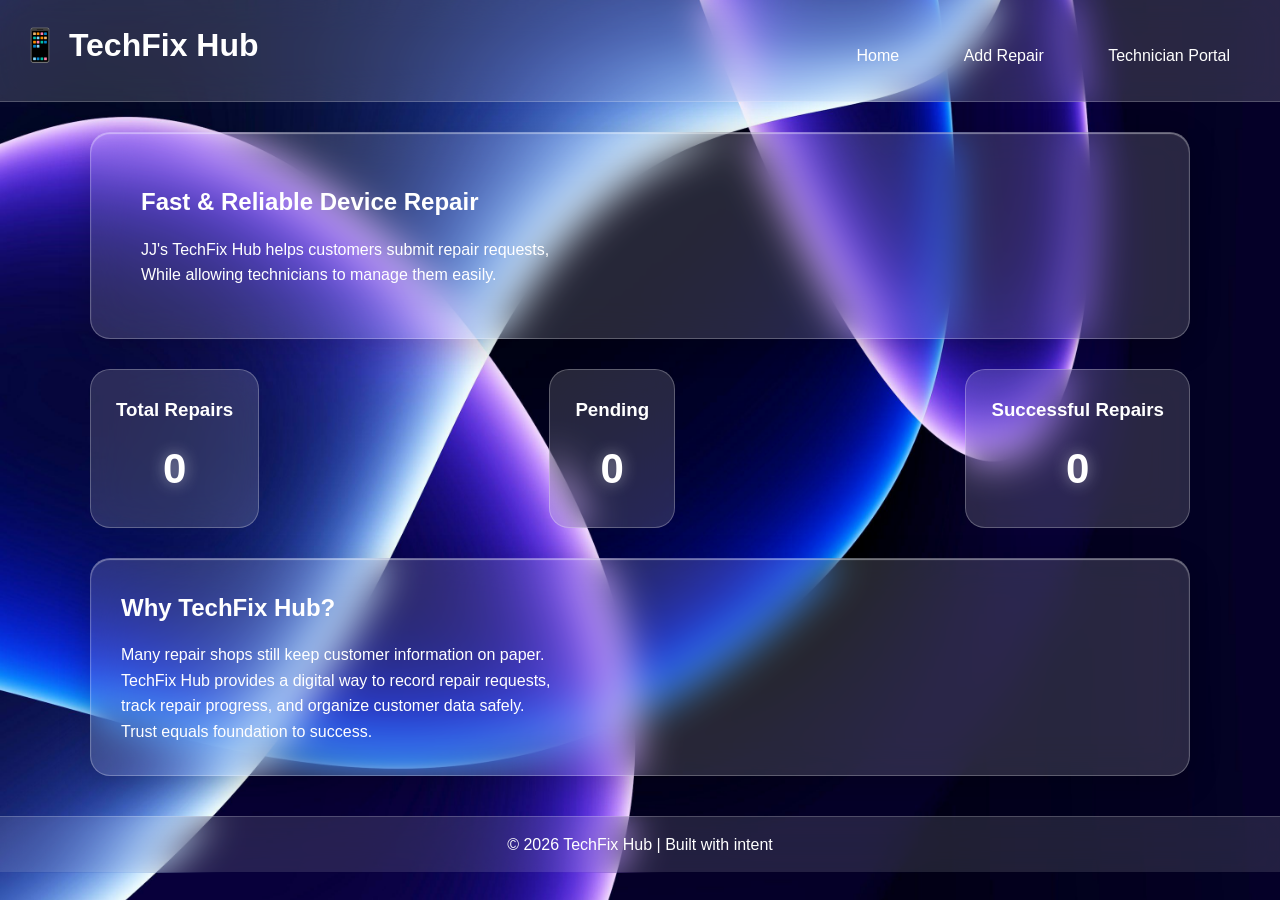
==== index.html @ 7a58e270 "WIP: Fix complete card to succsessful repairs" ====
<!DOCTYPE html>
<html lang="en">
<head>
    <meta charset="UTF-8">
    <meta name="viewport" content="width=device-width, initial-scale=1.0">
    <title>TechFix Hub | Home</title>
    <link rel="stylesheet" href="./styles.css">
</head>
<body>
    <header>

        <h1>📱 TechFix Hub</h1>

        <nav>

            <a href="index.html">Home</a>

            <a href="repair.html">Add Repair</a>

            <a href="technician.html">Technician Portal</a>

        </nav>

    </header>

    <main>

        <section class="hero">

            <h2>Fast & Reliable Device Repair</h2>

            <p>
                JJ's TechFix Hub helps customers submit repair requests, <br>
                While allowing technicians to manage them easily.
            </p>

        </section>

        <section class="stats">

            <div class="card">

                <h3>Total Repairs</h3>

                <p id="totalRepairs">0</p>

            </div>

            <div class="card">

                <h3>Pending</h3>

                <p id="pendingRepairs">0</p>
                
            </div>

            <div class="card">

                <h3>Successful Repairs</h3>

                <p id="completedRepairs">0</p>

            </div>

        </section>

        <section class="about">

            <h2>Why TechFix Hub?</h2>

            <p>

                Many repair shops still keep customer information on paper. <br>

                TechFix Hub provides a digital way to record repair requests, <br>

                track repair progress, and organize customer data safely. <br>

                Trust equals foundation to success.

            </p>

        </section>

    </main>

    <footer>

        <p>
            © 2026 TechFix Hub | Built with intent
        </p>

    </footer>

    <script src="./home.js"></script>

</body>
</html>
---- styles.css ----
* {
    margin: 0;
    padding: 0;
    box-sizing: border-box;
}

body {
    font-family: Arial, Helvetica, sans-serif;
    color: whitesmoke;
    line-height: 1.6;
    background-image: url("./tek3.jpg");
    background-size: cover;
    background-position: center;
    background-repeat: no-repeat;
    background-attachment: fixed;
    min-height: 100vh;
}

header {
    background: rgba(255,255,255,0.15);
    backdrop-filter: blur(18px);
    -webkit-backdrop-filter: blur(18px);
    border-bottom:1px solid rgba(255,255,255,0.2);
    color:white;
    display: flex;
    justify-content: space-between;
    align-items: center;
    flex-wrap: wrap;
    padding:20px;
}

header h1 {
    margin-bottom: 10px;
}

nav {
    margin-top: 10px;
}

nav a {
    color:white;
    text-decoration:none;
    margin:0 12px;
    padding:10px 18px;
    border-radius:50px;
    transition:.3s;
}

nav a:hover {
    background:rgba(255,255,255,.2);
}

main {
    width: 90%;
    max-width: 1100px;
    margin: 30px auto;
}

.hero {
    background:rgba(255,255,255,.15);
    backdrop-filter:blur(20px);
    -webkit-backdrop-filter:blur(20px);
    border:1px solid rgba(255,255,255,.25);
    border-radius:20px;
    padding:50px;
    color:white;
    box-shadow:
    0 8px 32px rgba(0,0,0,.2),
    inset 0 1px 1px rgba(255,255,255,.4);
}

.hero h2 {
    margin-bottom: 15px;
    color:white;
}

.stats {
    display: flex;
    gap: 20px;
    justify-content: space-between;
    margin-bottom: 30px;
    margin-top: 30px;
}

.card {
    background:rgba(255,255,255,0.15);
    backdrop-filter:blur(20px);
    -webkit-backdrop-filter:blur(20px);
    border:1px solid rgba(255,255,255,0.25);
    border-radius:20px;
    box-shadow:
    0 8px 32px rgba(0,0,0,.2)
    inset 0 1px 1px rgba(255,255,255,.4);
    color:white;
    padding:25px;
    text-align:center;
    transition:.4s;
}

.card:hover{
    transform:translateY(-10px);
    box-shadow:
    0 20px 40px rgba(0,0,0,.3),
    inset 0 1px 1px rgba(255,255,255,.5);
}

.card h3 {
    margin-bottom: 10px;
}

.card p {
   font-size:42px;
   font-weight:bold;
   text-shadow:0 0 15px rgba(255,255,255,.5);
}

.about {
    background:rgba(255,255,255,.15);
    backdrop-filter:blur(20px);
    border-radius:20px;
    border:1px solid rgba(255,255,255,.25);
    color:white;
    padding:30px;
    box-shadow:
    0 8px 32px rgba(0,0,0,.2),
    inset 0 1px 1px rgba(255,255,255,.4);
}

.about h2 {
    margin-bottom: 15px;
    color:white;
}

.form-container {
    background:rgba(255,255,255,.15);
    backdrop-filter:blur(20px);
    border-radius:20px;
    border:1px solid rgba(255,255,255,.25);
    color:white;
    padding:35px;
    box-shadow:
    0 8px 32px rgba(0,0,0,.2),
    inset 0 1px 1px rgba(255,255,255,.4);
}

.form-container h2 {
    text-align: center;
    margin-bottom: 20px;
    color:white;
}

form {
    display: flex;
    flex-direction: column;
}

label {
    margin-top: 15px;
    font-weight: bold;
}

input,
select,
textarea {
    background:rgba(255,255,255,.2);
    color:white;
    border:1px solid rgba(255,255,255,.3);
    border-radius:15px;
    padding:14px;
    outline:none;
}

input::placeholder,
textarea::placeholder{

    color:rgba(255,255,255,.8);

}

textarea {
    resize: vertical;
}

.buttons {
    margin-top: 25px;
    display: flex;
    gap: 15px;
}

button {
    cursor:pointer;
    background:rgba(255,255,255,.18);
    backdrop-filter:blur(25px);
    border:1px solid rgba(255,255,255,.2);
    padding:15px;
    border-radius:50px;
    transition:.4s;
    box-shadow:0 10px 25px rgba(0,0,0,.25);
}

button:hover {
    transform:translateY(-4px)scale(1.03);
    background:white;
    color:#1e3c72;
}

button[type="reset"] {
    background: #dc3545;
}

button[type="reset"]:hover {
    background: #bb2d3b;
}

.dashboard {
    background:rgba(255,255,255,.15);
    backdrop-filter:blur(20px);
    border-radius:20px;
    border:1px solid rgba(255,255,255,.25);
    color:rgb(250, 250, 250);
    padding:35px;
    box-shadow:
    0 8px 32px rgba(0,0,0,.2),
    inset 0 1px 1px rgba(255,255,255,.4);
}

.dashboard h2 {
    text-align: center;
    margin-bottom: 10px;
    color:rgb(247, 244, 244);
}

.dashboard p {
    text-align: center;
    margin-bottom: 20px;
}


table {
    width: 100%;
    border-collapse: collapse;
    background:rgba(255,255,255,.12);
    backdrop-filter:blur(20px);
    border-radius:20px;
    overflow:hidden;
}

table th {
    background:rgba(255,255,255,.2);
    color: white;
    padding: 12px;
}

table td {
    border: 1px solid #ddd;
    padding: 10px;
    text-align: center;
    background:transparent;
    color:white;
}

table tr:nth-child(even) {
    background: #f2f2f2;
}

table tr:hover {
    background: #516b86;
}

footer {
    text-align: center;
    background:rgba(255,255,255,.12);
    backdrop-filter:blur(20px);
    border-top:1px solid rgba(255,255,255,.2);
    color: white;
    padding: 15px;
    margin-top: 40px;
}

@media (max-width: 768px) {

    .stats {
        flex-direction: column;
    }

    .buttons {
        flex-direction: column;
    }

    table {
        display: block;
        overflow-x: auto;
    }

}

.hero,
.card,
.about,
.form-container,
.dashboard{

transition:

transform .4s ease,

box-shadow .4s ease;

}

.hero:hover,
.about:hover,
.form-container:hover,
.dashboard:hover{

transform:translateY(-6px);

box-shadow:

0 20px 45px rgba(0,0,0,.3),

inset 0 1px 1px rgba(255,255,255,.4);

}

@keyframes fadeIn{

from{

opacity:0;

transform:translateY(20px);

}

to{

opacity:1;

transform:translateY(0);

}

}

main{

animation:fadeIn .7s ease;

}
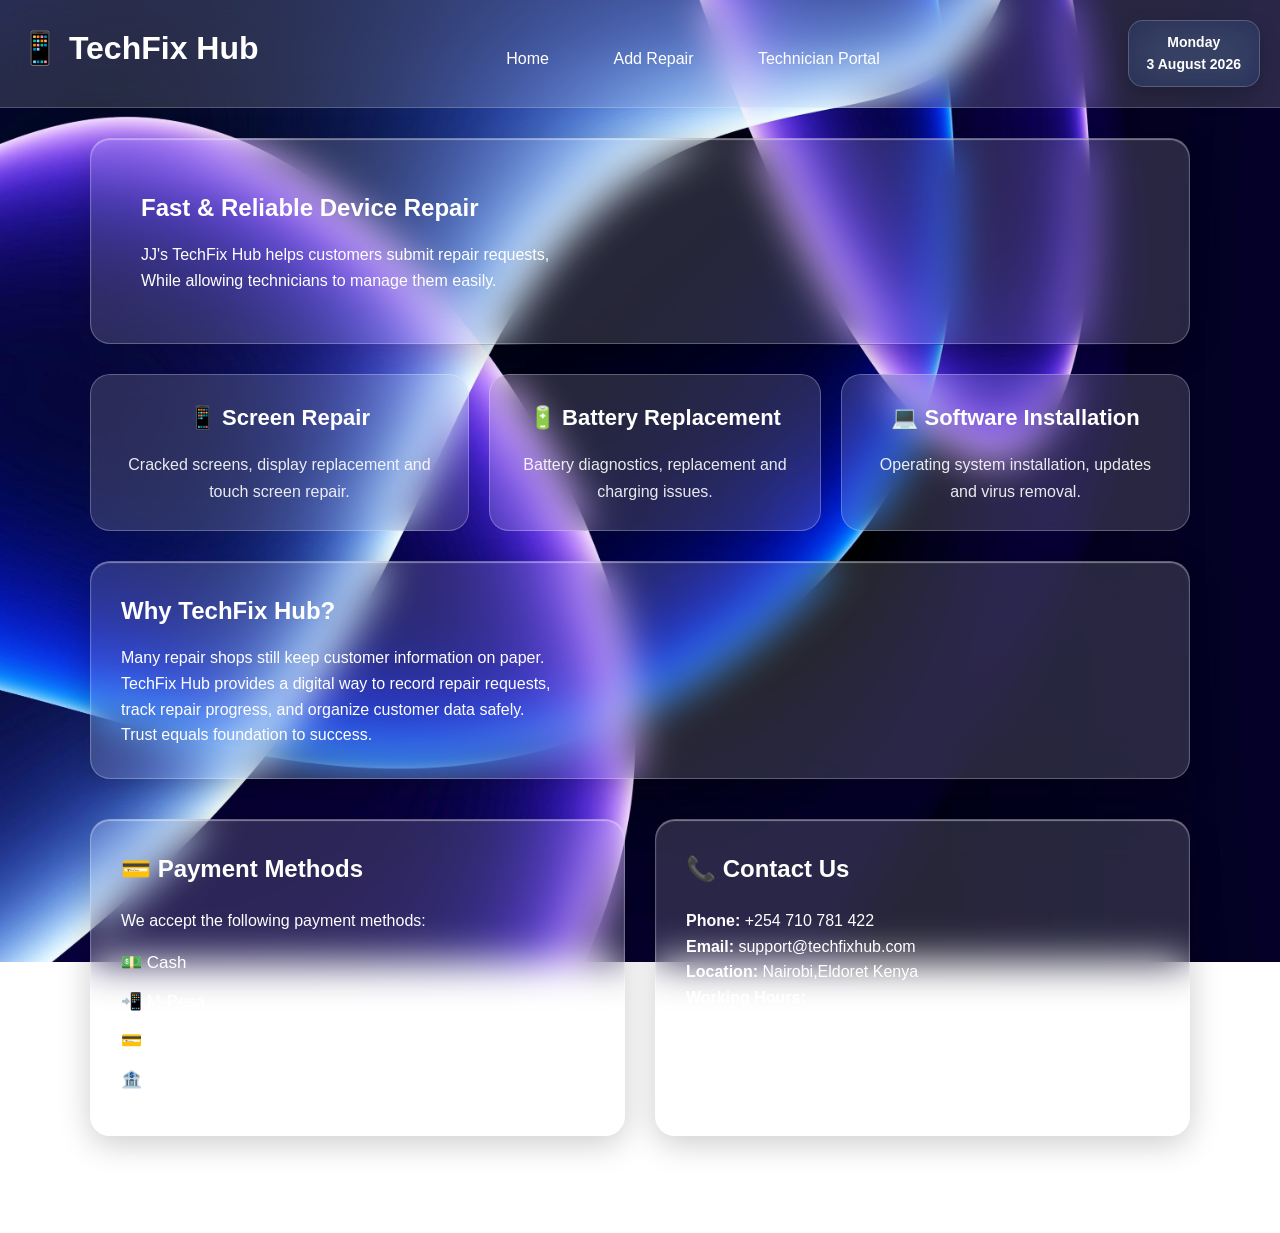
==== commit 4de3488a: "Add payment methods to index.html" ====
--- a/index.html
+++ b/index.html
@@ -21,6 +21,14 @@
 
         </nav>
 
+        <div id="clock">
+
+        Monday<br>
+
+        3 August 2026
+        
+    </div>
+
     </header>
 
     <main>
@@ -38,31 +46,31 @@
 
         <section class="stats">
 
-            <div class="card">
+    <div class="card">
 
-                <h3>Total Repairs</h3>
+        <h3>📱 Screen Repair</h3>
 
-                <p id="totalRepairs">0</p>
+        <p>Cracked screens, display replacement and touch screen repair.</p>
 
-            </div>
+    </div>
 
-            <div class="card">
+    <div class="card">
 
-                <h3>Pending</h3>
+        <h3>🔋 Battery Replacement</h3>
 
-                <p id="pendingRepairs">0</p>
-                
-            </div>
+        <p>Battery diagnostics, replacement and charging issues.</p>
 
-            <div class="card">
+    </div>
 
-                <h3>Successful Repairs</h3>
+    <div class="card">
 
-                <p id="completedRepairs">0</p>
+        <h3>💻 Software Installation</h3>
 
-            </div>
+        <p>Operating system installation, updates and virus removal.</p>
 
-        </section>
+    </div>
+
+</section>
 
         <section class="about">
 
@@ -82,6 +90,45 @@
 
         </section>
 
+        <section class="info-section">
+
+    <div class="info-card">
+
+        <h2>💳 Payment Methods</h2>
+
+        <p>
+            We accept the following payment methods:
+        </p>
+
+        <ul>
+            <li>💵 Cash</li>
+            <li>📲 M-Pesa</li>
+            <li>💳 Debit/Credit Cards</li>
+            <li>🏦 Bank Transfer</li>
+        </ul>
+
+    </div>
+
+    <div class="info-card">
+
+        <h2>📞 Contact Us</h2>
+
+        <p><strong>Phone:</strong> +254 710 781 422</p>
+
+        <p><strong>Email:</strong> support@techfixhub.com</p>
+
+        <p><strong>Location:</strong> Nairobi,Eldoret Kenya</p>
+
+        <p><strong>Working Hours:</strong></p>
+
+        <p>Monday - Friday</p>
+
+        <p>8:00 AM - 5:00 PM</p>
+
+    </div>
+
+</section>
+
     </main>
 
     <footer>
--- a/styles.css
+++ b/styles.css
@@ -50,6 +50,22 @@
     background:rgba(255,255,255,.2);
 }
 
+#clock{
+
+    background:rgba(30,60,114,.35);
+    backdrop-filter:blur(20px);
+    -webkit-backdrop-filter:blur(20px);
+    border:1px solid rgba(255,255,255,.2);
+    border-radius:15px;
+    padding:10px 18px;
+    text-align:center;
+    color:white;
+    font-size:14px;
+    font-weight:bold;
+    box-shadow:0 8px 20px rgba(0,0,0,.2);
+
+}
+
 main {
     width: 90%;
     max-width: 1100px;
@@ -105,13 +121,22 @@
 }
 
 .card h3 {
-    margin-bottom: 10px;
-}
-
-.card p {
-   font-size:42px;
-   font-weight:bold;
-   text-shadow:0 0 15px rgba(255,255,255,.5);
+    margin-bottom:15px;
+    font-size:22px;
+}
+
+.card:hover h3{
+    transform:scale(1.05);
+    transition:.3s;
+}
+
+.card p{
+    font-size:16px;
+    font-weight:normal;
+    line-height:1.7;
+    color:rgba(255,255,255,.9);
+    text-shadow:none;
+    margin-top:12px;
 }
 
 .about {
@@ -130,6 +155,80 @@
     margin-bottom: 15px;
     color:white;
 }
+
+.info-section{
+
+    display:flex;
+
+    gap:30px;
+
+    margin-top:40px;
+
+    flex-wrap:wrap;
+
+}
+
+.info-card{
+
+    flex:1;
+
+    min-width:300px;
+
+    background:rgba(255,255,255,.15);
+
+    backdrop-filter:blur(20px);
+
+    -webkit-backdrop-filter:blur(20px);
+
+    border:1px solid rgba(255,255,255,.25);
+
+    border-radius:20px;
+
+    padding:30px;
+
+    color:white;
+
+    box-shadow:
+    0 8px 32px rgba(0,0,0,.2),
+    inset 0 1px 1px rgba(255,255,255,.4);
+
+    transition:.4s;
+
+}
+
+.info-card:hover{
+
+    transform:translateY(-8px);
+
+    box-shadow:
+    0 18px 40px rgba(0,0,0,.3),
+    inset 0 1px 1px rgba(255,255,255,.5);
+
+}
+
+.info-card h2{
+
+    margin-bottom:20px;
+
+}
+
+.info-card ul{
+
+    list-style:none;
+
+    margin-top:15px;
+
+}
+
+.info-card li{
+
+    margin-bottom:12px;
+
+    font-size:17px;
+
+}
+
+
 
 .form-container {
     background:rgba(255,255,255,.15);
@@ -160,19 +259,36 @@
 }
 
 input,
-select,
 textarea {
-    background:rgba(255,255,255,.2);
-    color:white;
-    border:1px solid rgba(255,255,255,.3);
-    border-radius:15px;
-    padding:14px;
-    outline:none;
+    background: rgba(255,255,255,.2);
+    color: white;
+    border: 1px solid rgba(255,255,255,.3);
+    border-radius: 15px;
+    padding: 14px;
+    outline: none;
+}
+
+select {
+
+    background-color: rgba(15, 23, 42, 0.55);
+    color: white;
+    backdrop-filter: blur(20px);
+    -webkit-backdrop-filter: blur(20px);
+    border: 1px solid rgba(255,255,255,.3);
+    border-radius: 15px;
+    padding: 14px;
+     outline: none;
+    cursor: pointer;
+    transition: all 0.3s ease;
+}
+
+select option {
+    background-color: #577eff;
+    color: white;
 }
 
 input::placeholder,
 textarea::placeholder{
-
     color:rgba(255,255,255,.8);
 
 }
@@ -279,6 +395,20 @@
 
 @media (max-width: 768px) {
 
+    header{
+
+        flex-direction:column;
+        gap:20px;
+        text-align:center;
+
+    }
+
+    .info-section{
+
+    flex-direction:column;
+
+}
+
     .stats {
         flex-direction: column;
     }
@@ -347,4 +477,4 @@
 
 animation:fadeIn .7s ease;
 
-}+}
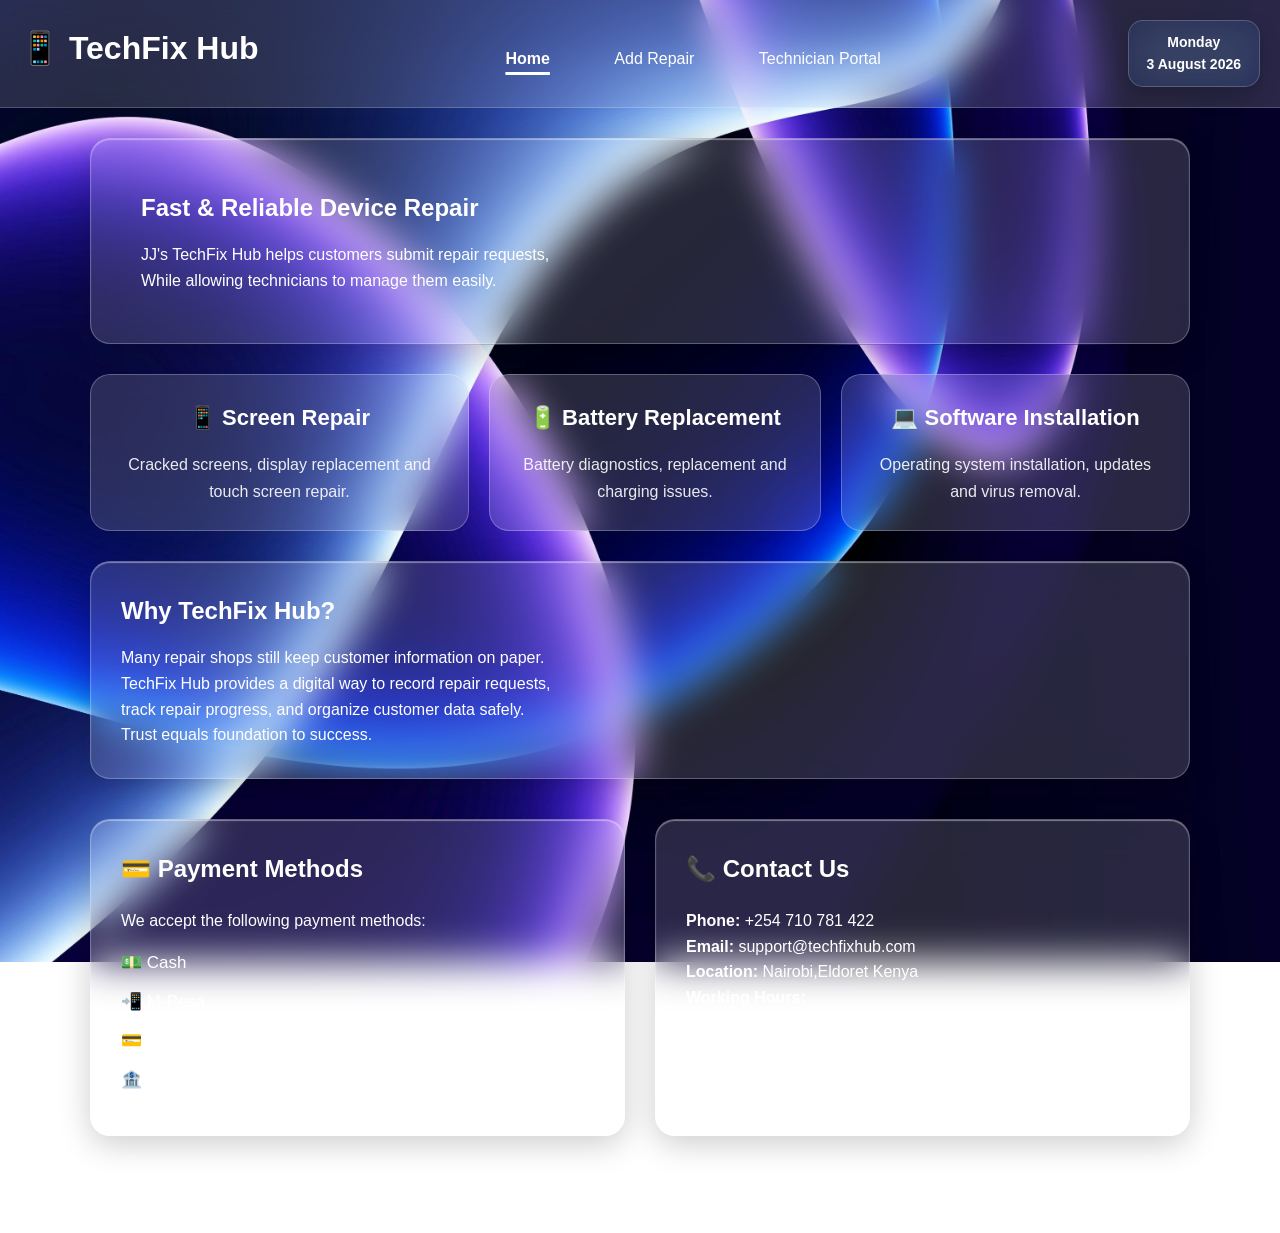
==== commit c24ef9ae: "Add underline to home nav and styling" ====
--- a/index.html
+++ b/index.html
@@ -13,7 +13,7 @@
 
         <nav>
 
-            <a href="index.html">Home</a>
+            <a href="index.html" class="active">Home</a>
 
             <a href="repair.html">Add Repair</a>
 
--- a/styles.css
+++ b/styles.css
@@ -46,6 +46,20 @@
     transition:.3s;
 }
 
+nav a.active{
+
+    text-decoration: underline;
+
+    text-decoration-thickness: 3px;
+
+    text-underline-offset: 8px;
+
+    color: #ffffff;
+
+    font-weight: bold;
+
+}
+
 nav a:hover {
     background:rgba(255,255,255,.2);
 }
@@ -65,6 +79,7 @@
     box-shadow:0 8px 20px rgba(0,0,0,.2);
 
 }
+
 
 main {
     width: 90%;
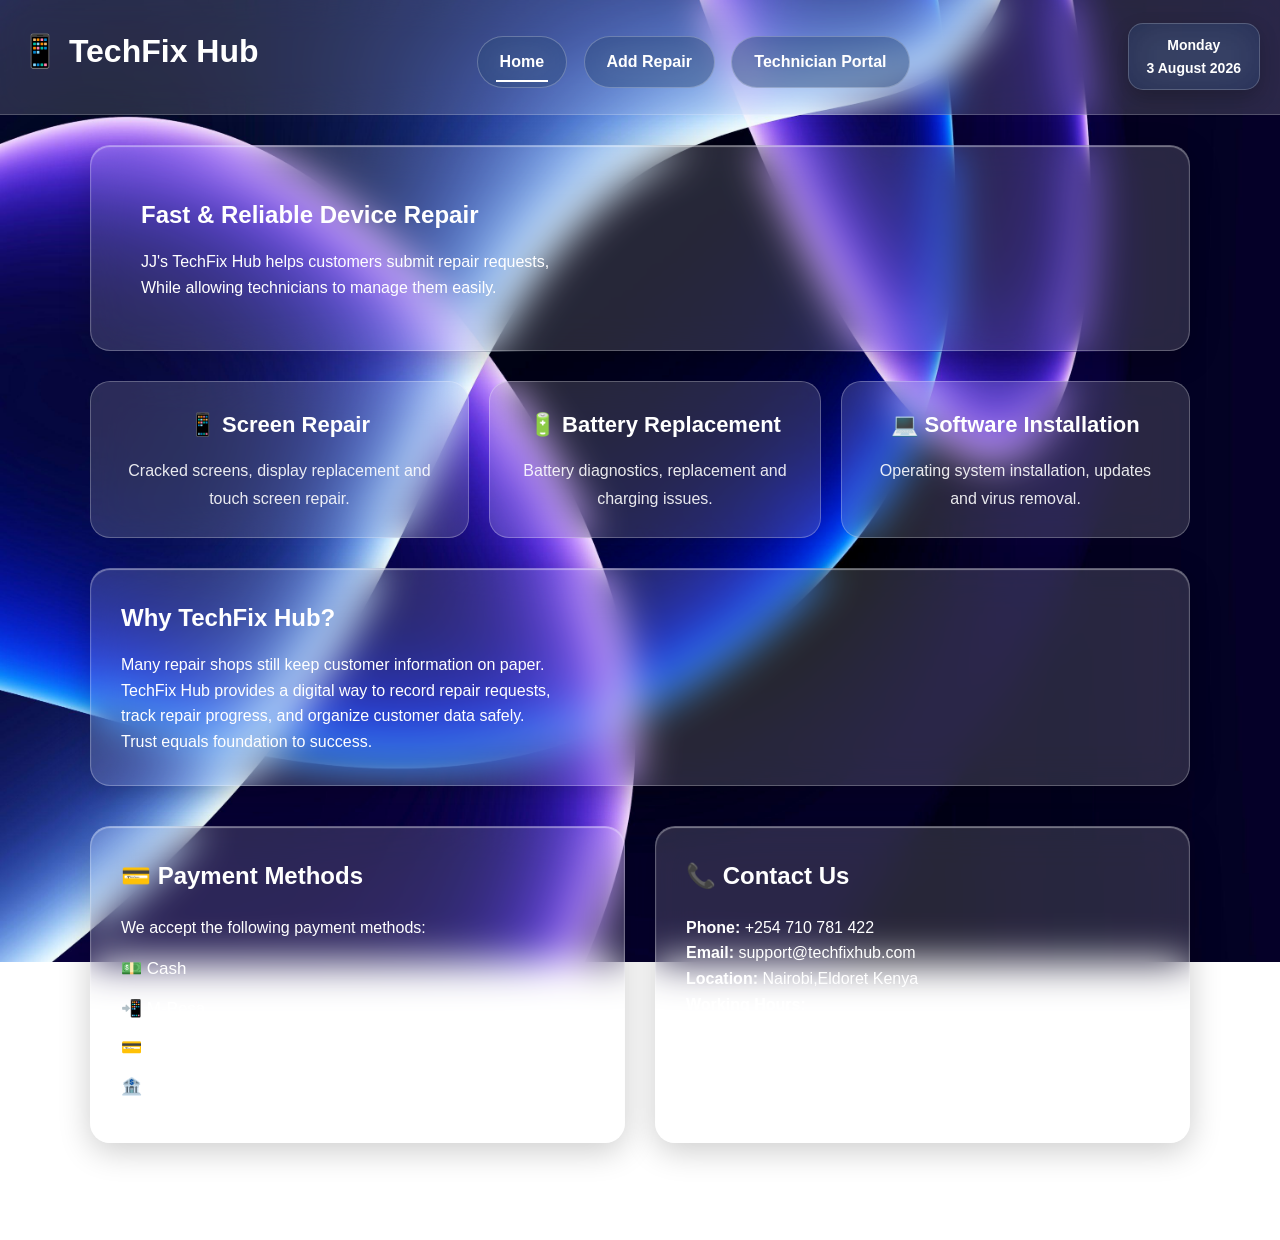
==== commit 0469f2b0: "Add a menu shortcut" ====
--- a/index.html
+++ b/index.html
@@ -10,6 +10,8 @@
     <header>
 
         <h1>📱 TechFix Hub</h1>
+
+        <button class="menu-btn" id="menuBtn"> ☰ </button>
 
         <nav>
 
--- a/styles.css
+++ b/styles.css
@@ -22,46 +22,92 @@
     -webkit-backdrop-filter: blur(18px);
     border-bottom:1px solid rgba(255,255,255,0.2);
     color:white;
+    flex-direction: raw;
     display: flex;
     justify-content: space-between;
     align-items: center;
     flex-wrap: wrap;
     padding:20px;
+    gap: 20px;
 }
 
 header h1 {
     margin-bottom: 10px;
 }
 
+.menu-btn{
+
+    display:none;
+    background:rgba(30,60,114,.45);
+    backdrop-filter:blur(20px);
+    -webkit-backdrop-filter:blur(20px);
+    border:1px solid rgba(255,255,255,.25);
+    border-radius:15px;
+    color:white;
+    font-size:28px;
+    padding:10px 18px;
+    cursor:pointer;
+    transition:.3s;
+
+}
+
 nav {
     margin-top: 10px;
-}
-
-nav a {
-    color:white;
-    text-decoration:none;
-    margin:0 12px;
-    padding:10px 18px;
-    border-radius:50px;
-    transition:.3s;
+
+}
+
+nav a{
+
+    display: inline-block;
+    text-decoration: none;
+    color: white;
+    background: rgba(30,60,114,.45);
+    backdrop-filter: blur(20px);
+    -webkit-backdrop-filter: blur(20px);
+    border: 1px solid rgba(255,255,255,.25);
+    border-radius: 50px;
+    padding: 12px 22px;
+    margin: 6px;
+    font-weight: bold;
+    transition: .3s;
+
 }
 
 nav a.active{
-
-    text-decoration: underline;
-
-    text-decoration-thickness: 3px;
-
-    text-underline-offset: 8px;
-
+    nav a.active{
     color: #ffffff;
-
-    font-weight: bold;
-
+    background: rgba(13,110,253,.8);
+    border-color: rgba(255,255,255,.6);
+
+}
 }
 
 nav a:hover {
     background:rgba(255,255,255,.2);
+    transform: translateY(-3px);
+    box-shadow: 0 10px 20px rgba(0,0,0,.25);
+
+}
+
+nav a::after{
+
+    content: "";
+    position: absolute;
+    left: 18px;
+    bottom: 5px;
+    width: 0;
+    height: 2px;
+    background: white;
+    transition: .3s;
+
+}
+
+nav a:hover::after,
+
+nav a.active::after{
+
+    width: calc(100% - 36px);
+
 }
 
 #clock{
@@ -424,6 +470,14 @@
 
 }
 
+nav a{
+
+        min-width: 170px;
+
+        text-align: center;
+
+    }
+
     .stats {
         flex-direction: column;
     }
@@ -490,6 +544,6 @@
 
 main{
 
-animation:fadeIn .7s ease;
-
-}
+animation:fadeIn .1s ease;
+
+}
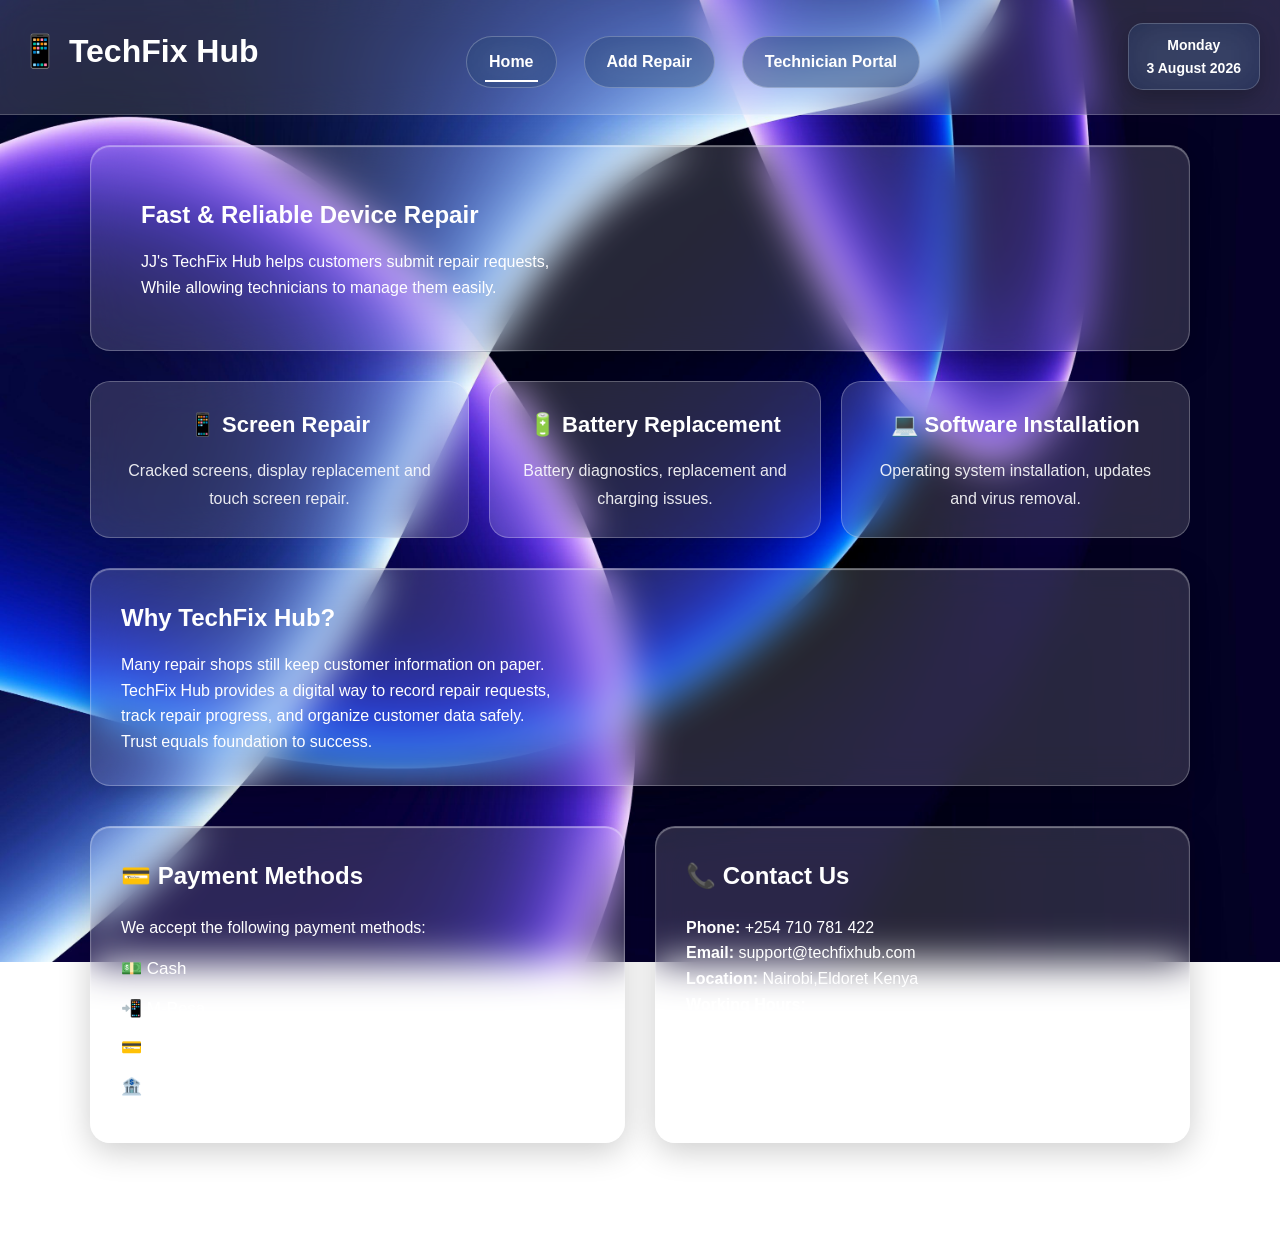
==== commit 944d52d5: "Add a search box to technician.html" ====
--- a/index.html
+++ b/index.html
@@ -13,7 +13,7 @@
 
         <button class="menu-btn" id="menuBtn"> ☰ </button>
 
-        <nav>
+        <nav id="navbar">
 
             <a href="index.html" class="active">Home</a>
 
--- a/styles.css
+++ b/styles.css
@@ -51,8 +51,18 @@
 
 }
 
+.menu-btn:hover{
+
+    background:rgba(30,60,114,.7);
+    transform:scale(1.05);
+
+}
+
 nav {
     margin-top: 10px;
+    display:flex;
+    gap:15px;
+    align-items:center;
 
 }
 
@@ -444,6 +454,14 @@
     background: #516b86;
 }
 
+#mpesaSection{
+    display:none;
+}
+
+#mpesaSection{
+    display: none;
+}
+
 footer {
     text-align: center;
     background:rgba(255,255,255,.12);
@@ -463,6 +481,12 @@
         text-align:center;
 
     }
+    .menu-btn{
+
+        display:block;
+
+    }
+
 
     .info-section{
 
@@ -470,11 +494,31 @@
 
 }
 
+ nav{
+
+        display:none;
+
+        flex-direction:column;
+
+        width:100%;
+
+        margin-top:20px;
+
+        gap:15px;
+
+    }
+
 nav a{
 
-        min-width: 170px;
+        min-width: 100%;
 
         text-align: center;
+
+    }
+
+    nav.show{
+
+        display:flex;
 
     }
 
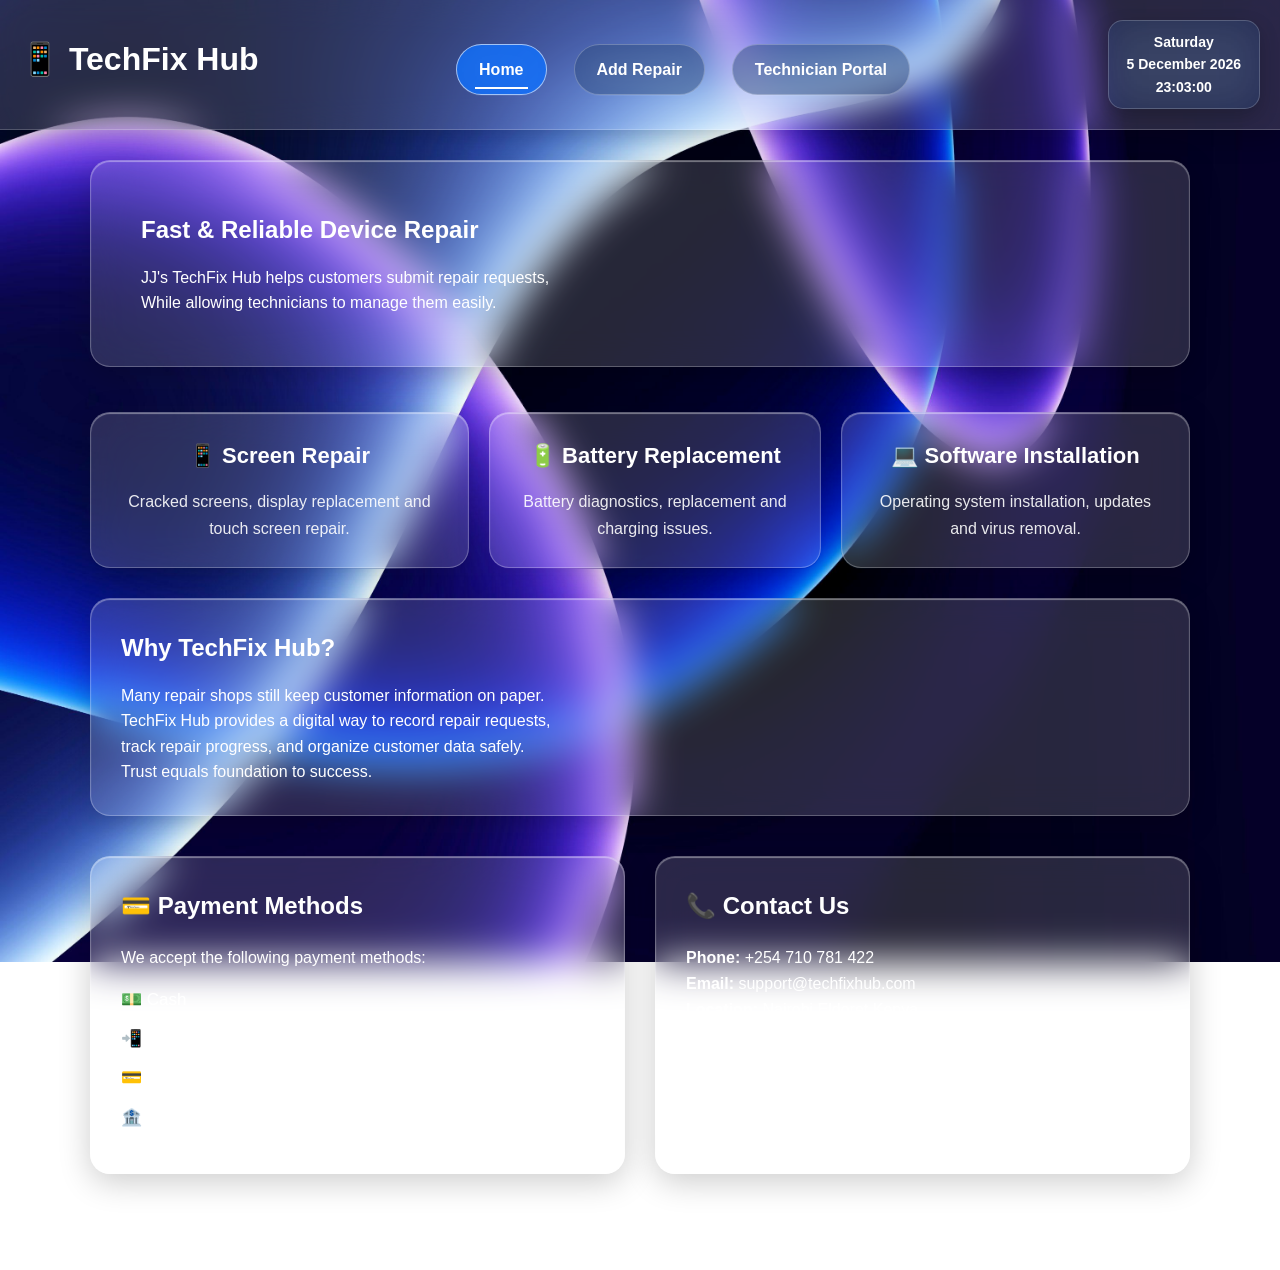
==== commit 942a92d7: "Add bug fixes" ====
--- a/index.html
+++ b/index.html
@@ -141,7 +141,7 @@
 
     </footer>
 
-    <script src="./home.js"></script>
+     <script src="./home.js"></script>
 
 </body>
 </html>
--- a/styles.css
+++ b/styles.css
@@ -18,11 +18,15 @@
 
 header {
     background: rgba(255,255,255,0.15);
+    position: sticky;
+    top: 0;
+    z-index: 1000;
     backdrop-filter: blur(18px);
     -webkit-backdrop-filter: blur(18px);
     border-bottom:1px solid rgba(255,255,255,0.2);
-    color:white;
-    flex-direction: raw;
+    box-shadow:0 8px 25px rgba(0,0,0,.2);
+    color:white;
+    flex-direction: row;
     display: flex;
     justify-content: space-between;
     align-items: center;
@@ -67,7 +71,7 @@
 }
 
 nav a{
-
+    position: relative;
     display: inline-block;
     text-decoration: none;
     color: white;
@@ -84,13 +88,12 @@
 }
 
 nav a.active{
-    nav a.active{
     color: #ffffff;
     background: rgba(13,110,253,.8);
     border-color: rgba(255,255,255,.6);
 
 }
-}
+
 
 nav a:hover {
     background:rgba(255,255,255,.2);
@@ -141,6 +144,7 @@
     width: 90%;
     max-width: 1100px;
     margin: 30px auto;
+
 }
 
 .hero {
@@ -167,6 +171,7 @@
     justify-content: space-between;
     margin-bottom: 30px;
     margin-top: 30px;
+    padding-top: 15px;
 }
 
 .card {
@@ -176,7 +181,7 @@
     border:1px solid rgba(255,255,255,0.25);
     border-radius:20px;
     box-shadow:
-    0 8px 32px rgba(0,0,0,.2)
+    0 8px 32px rgba(0,0,0,.2),
     inset 0 1px 1px rgba(255,255,255,.4);
     color:white;
     padding:25px;
@@ -208,6 +213,7 @@
     color:rgba(255,255,255,.9);
     text-shadow:none;
     margin-top:12px;
+    overflow: hidden;
 }
 
 .about {
@@ -311,6 +317,7 @@
     box-shadow:
     0 8px 32px rgba(0,0,0,.2),
     inset 0 1px 1px rgba(255,255,255,.4);
+    animation:slideUp .6s ease;
 }
 
 .form-container h2 {
@@ -348,9 +355,17 @@
     border: 1px solid rgba(255,255,255,.3);
     border-radius: 15px;
     padding: 14px;
-     outline: none;
+    outline: none;
     cursor: pointer;
     transition: all 0.3s ease;
+}
+
+input:hover,
+textarea:hover,
+select:hover{
+
+    border-color:rgba(255,255,255,.6);
+
 }
 
 select option {
@@ -380,6 +395,7 @@
     backdrop-filter:blur(25px);
     border:1px solid rgba(255,255,255,.2);
     padding:15px;
+    color: aliceblue;
     border-radius:50px;
     transition:.4s;
     box-shadow:0 10px 25px rgba(0,0,0,.25);
@@ -393,10 +409,7 @@
 
 button[type="reset"] {
     background: #dc3545;
-}
-
-button[type="reset"]:hover {
-    background: #bb2d3b;
+    color: white;
 }
 
 .dashboard {
@@ -422,6 +435,93 @@
     margin-bottom: 20px;
 }
 
+.dashboard-cards{
+    display:flex;
+    flex: 1;
+    min-width: 220px;
+    gap:20px;
+    margin:30px 0;
+    flex-wrap:wrap;
+}
+
+.search-box{
+
+    margin-bottom:25px;
+
+}
+
+.search-box input{
+    width:100%;
+    padding:15px;
+    border-radius:15px;
+    background:rgba(30,60,114,.45);
+    color:white;
+    border:1px solid rgba(255,255,255,.25);
+    backdrop-filter:blur(20px);
+    -webkit-backdrop-filter:blur(20px);
+}
+
+.search-box input::placeholder{
+    color:rgba(255,255,255,.8);
+}
+
+.status{
+    padding:8px 14px;
+    border-radius:20px;
+    font-weight:bold;
+    display:inline-block;
+    min-width:95px;
+}
+
+.pending{
+    background:#ffc107;
+    color:#222;
+}
+
+.completed{
+    background:#198754;
+    color:white;
+}
+
+.table-container{
+    overflow-x:auto;
+}
+
+.status{
+    display:inline-block;
+    padding:7px 15px;
+    border-radius:20px;
+    font-weight:bold;
+    min-width:95px;
+}
+
+.pending{
+    background:#ffc107;
+    color:#222;
+}
+
+.completed{
+    background:#198754;
+    color:white;
+}
+
+.complete-btn{
+    background:#198754;
+    color:white;
+}
+
+.complete-btn:hover{
+    background:#157347;
+}
+
+.delete-btn{
+    background:#dc3545;
+    color:white;
+}
+
+.delete-btn:hover{
+    background:#bb2d3b;
+}
 
 table {
     width: 100%;
@@ -447,19 +547,31 @@
 }
 
 table tr:nth-child(even) {
-    background: #f2f2f2;
-}
-
-table tr:hover {
-    background: #516b86;
+    background:rgba(255,255,255,.08);
+}
+
+table tr:hover{
+    background:rgba(13,110,253,.35);
 }
 
 #mpesaSection{
     display:none;
 }
 
-#mpesaSection{
-    display: none;
+.dashboard button{
+    margin:3px;
+    padding:8px 14px;
+    border-radius:10px;
+}
+
+.dashboard button:first-child{
+    background:#198754;
+    color:white;
+}
+
+.dashboard button:last-child{
+    background:#dc3545;
+    color:white;
 }
 
 footer {
@@ -481,6 +593,13 @@
         text-align:center;
 
     }
+
+    .dashboard-cards{
+
+    flex-direction:column;
+
+}
+
     .menu-btn{
 
         display:block;
@@ -534,6 +653,7 @@
         display: block;
         overflow-x: auto;
     }
+
 
 }
 
@@ -566,6 +686,26 @@
 
 }
 
+@keyframes slideUp{
+
+    from{
+
+        opacity:0;
+
+        transform:translateY(30px);
+
+    }
+
+    to{
+
+        opacity:1;
+
+        transform:translateY(0);
+
+    }
+
+}
+
 @keyframes fadeIn{
 
 from{
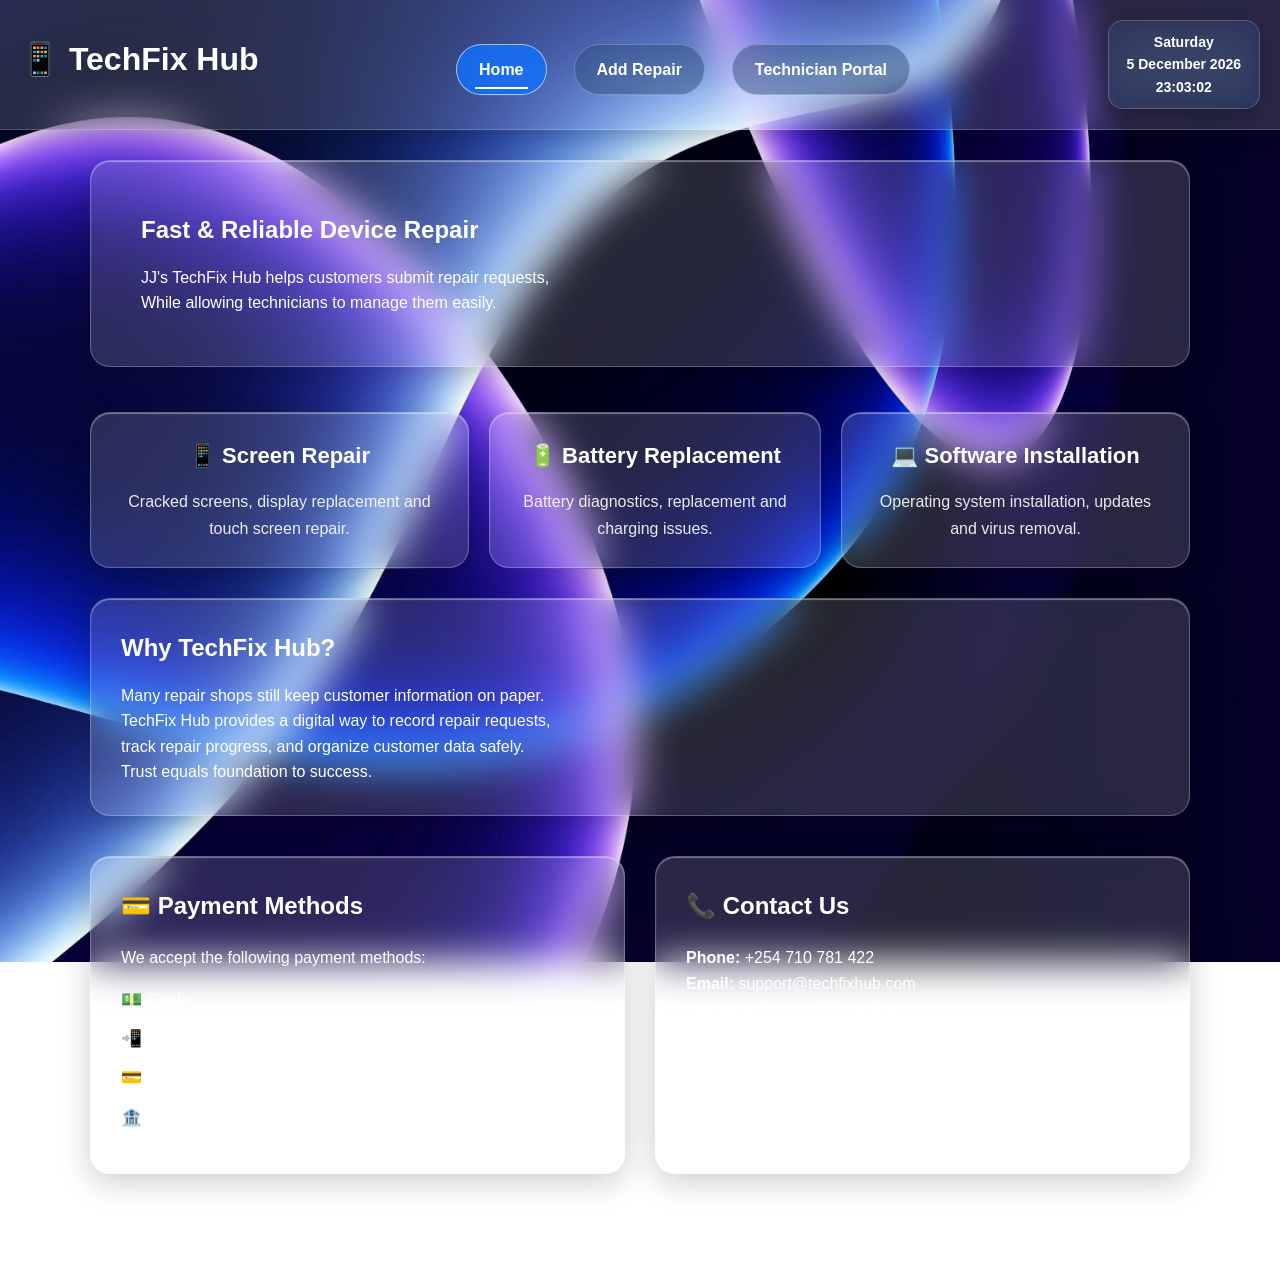
==== commit 30f6ea0c: "Add a javascript code for log in" ====
--- a/index.html
+++ b/index.html
@@ -19,7 +19,7 @@
 
             <a href="repair.html">Add Repair</a>
 
-            <a href="technician.html">Technician Portal</a>
+            <a href="login.html">Technician Portal</a>
 
         </nav>
 
--- a/styles.css
+++ b/styles.css
@@ -731,3 +731,53 @@
 animation:fadeIn .1s ease;
 
 }
+
+.login-page{
+    display:flex;
+    justify-content:center;
+    align-items:center;
+    min-height:70vh;
+}
+
+.login-card{
+    width:350px;
+    padding:35px;
+    border-radius:20px;
+    background:rgba(255,255,255,0.15);
+    backdrop-filter:blur(15px);
+    text-align:center;
+    box-shadow:0 10px 30px rgba(0,0,0,.3);
+}
+
+.login-card h2{
+    margin-bottom:10px;
+}
+
+.login-card p{
+    margin-bottom:20px;
+}
+
+.login-card input{
+    width:100%;
+    padding:12px;
+    margin:10px 0;
+    border:none;
+    border-radius:10px;
+    font-size:16px;
+}
+
+.login-card button{
+    width:100%;
+    padding:12px;
+    margin-top:15px;
+    border:none;
+    border-radius:10px;
+    cursor:pointer;
+    font-size:16px;
+}
+
+#message{
+    margin-top:15px;
+    color:#ff4d4d;
+    font-weight:bold;
+}
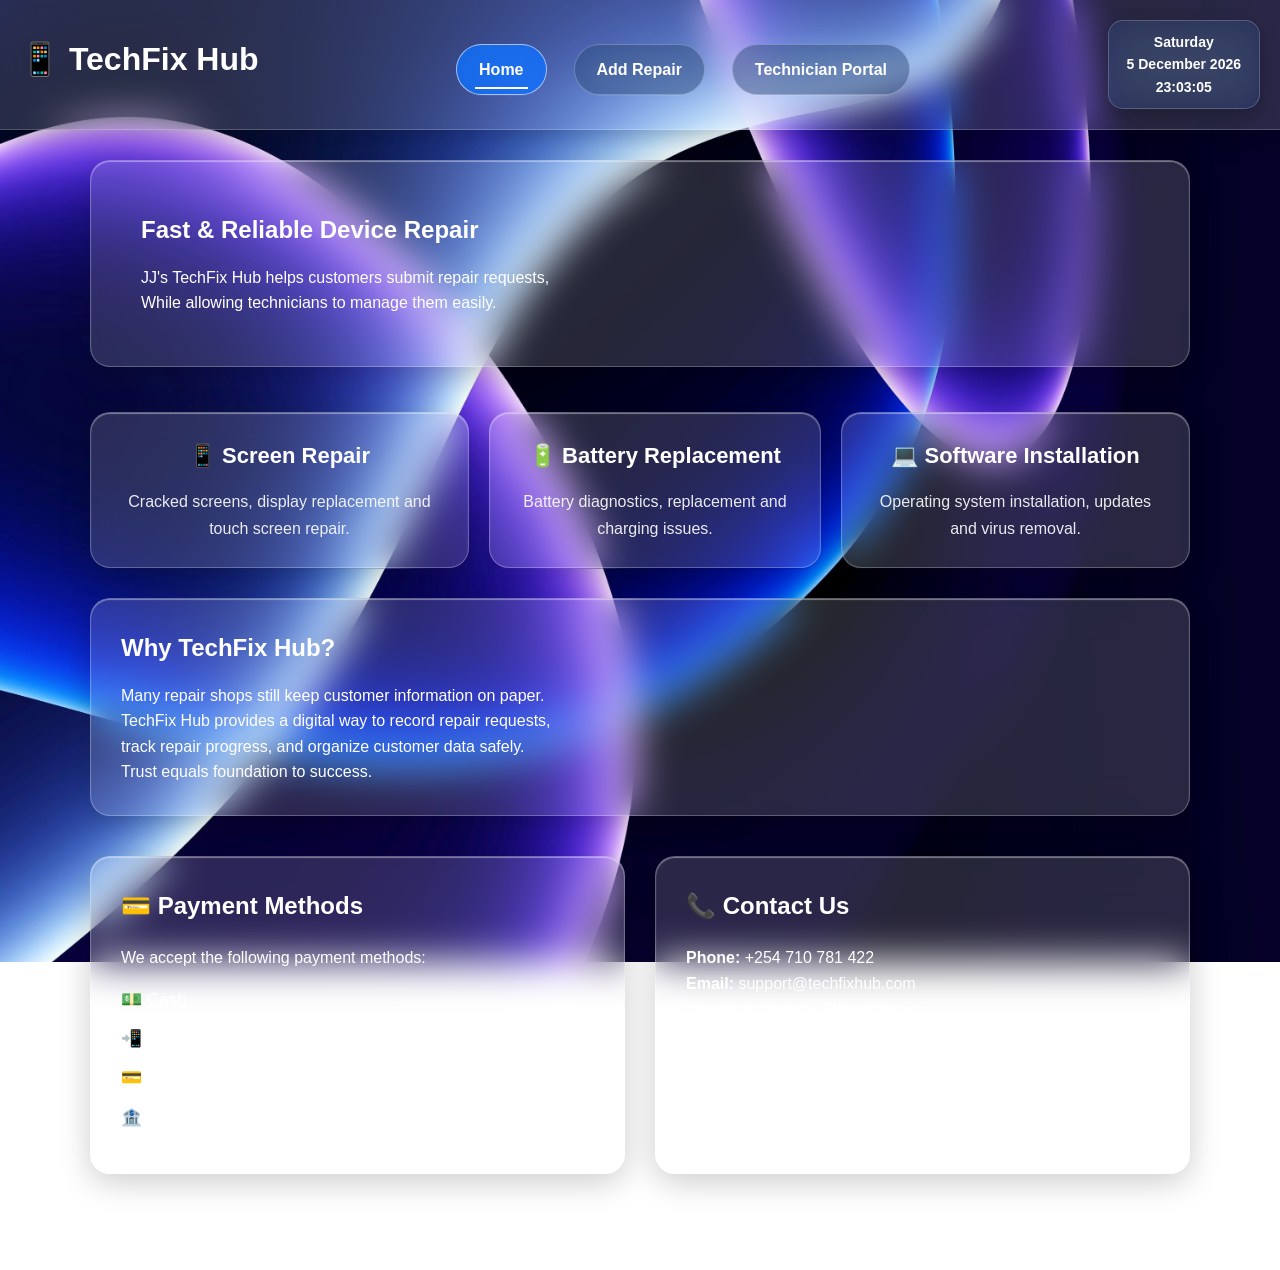
==== commit 5aa12df8: "Add comments to explain the files" ====
--- a/index.html
+++ b/index.html
@@ -1,40 +1,63 @@
 <!DOCTYPE html>
+<!-- Declares that this document uses HTML5 -->
+
 <html lang="en">
 <head>
+
+    <!-- Character encoding for the webpage -->
     <meta charset="UTF-8">
+
+    <!-- Makes the website responsive on phones and tablets -->
     <meta name="viewport" content="width=device-width, initial-scale=1.0">
+
+    <!-- Title displayed on the browser tab -->
     <title>TechFix Hub | Home</title>
+
+    <!-- Links the external CSS stylesheet -->
     <link rel="stylesheet" href="./styles.css">
+
 </head>
+
 <body>
+
+    <!-- Website header -->
     <header>
 
+        <!-- Website name/logo -->
         <h1>📱 TechFix Hub</h1>
 
+        <!-- Mobile navigation menu button -->
         <button class="menu-btn" id="menuBtn"> ☰ </button>
 
+        <!-- Navigation menu -->
         <nav id="navbar">
 
+            <!-- Link to Home page -->
             <a href="index.html" class="active">Home</a>
 
+            <!-- Link to Add Repair page -->
             <a href="repair.html">Add Repair</a>
 
+            <!-- Link to Technician Login page -->
             <a href="login.html">Technician Portal</a>
 
         </nav>
 
+        <!-- Digital clock (updated using JavaScript) -->
         <div id="clock">
 
-        Monday<br>
+            Monday<br>
 
-        3 August 2026
-        
-    </div>
+            3 August 2026
+
+        </div>
 
     </header>
 
+    <!-- Main content of the webpage -->
     <main>
 
+        <!-- Hero section introducing the website -->
         <section class="hero">
 
             <h2>Fast & Reliable Device Repair</h2>
@@ -46,34 +69,39 @@
 
         </section>
 
+        <!-- Services offered by TechFix Hub -->
         <section class="stats">
 
-    <div class="card">
+            <!-- Screen repair card -->
+            <div class="card">
 
-        <h3>📱 Screen Repair</h3>
+                <h3>📱 Screen Repair</h3>
 
-        <p>Cracked screens, display replacement and touch screen repair.</p>
+                <p>Cracked screens, display replacement and touch screen repair.</p>
 
-    </div>
+            </div>
 
-    <div class="card">
+            <!-- Battery replacement card -->
+            <div class="card">
 
-        <h3>🔋 Battery Replacement</h3>
+                <h3>🔋 Battery Replacement</h3>
 
-        <p>Battery diagnostics, replacement and charging issues.</p>
+                <p>Battery diagnostics, replacement and charging issues.</p>
 
-    </div>
+            </div>
 
-    <div class="card">
+            <!-- Software installation card -->
+            <div class="card">
 
-        <h3>💻 Software Installation</h3>
+                <h3>💻 Software Installation</h3>
 
-        <p>Operating system installation, updates and virus removal.</p>
+                <p>Operating system installation, updates and virus removal.</p>
 
-    </div>
+            </div>
 
-</section>
+        </section>
 
+        <!-- About section explaining the purpose of the website -->
         <section class="about">
 
             <h2>Why TechFix Hub?</h2>
@@ -92,47 +120,52 @@
 
         </section>
 
+        <!-- Information section -->
         <section class="info-section">
 
-    <div class="info-card">
+            <!-- Payment information -->
+            <div class="info-card">
 
-        <h2>💳 Payment Methods</h2>
+                <h2>💳 Payment Methods</h2>
 
-        <p>
-            We accept the following payment methods:
-        </p>
+                <p>
+                    We accept the following payment methods:
+                </p>
 
-        <ul>
-            <li>💵 Cash</li>
-            <li>📲 M-Pesa</li>
-            <li>💳 Debit/Credit Cards</li>
-            <li>🏦 Bank Transfer</li>
-        </ul>
+                <!-- List of accepted payment methods -->
+                <ul>
+                    <li>💵 Cash</li>
+                    <li>📲 M-Pesa</li>
+                    <li>💳 Debit/Credit Cards</li>
+                    <li>🏦 Bank Transfer</li>
+                </ul>
 
-    </div>
+            </div>
 
-    <div class="info-card">
+            <!-- Contact information -->
+            <div class="info-card">
 
-        <h2>📞 Contact Us</h2>
+                <h2>📞 Contact Us</h2>
 
-        <p><strong>Phone:</strong> +254 710 781 422</p>
+                <p><strong>Phone:</strong> +254 710 781 422</p>
 
-        <p><strong>Email:</strong> support@techfixhub.com</p>
+                <p><strong>Email:</strong> support@techfixhub.com</p>
 
-        <p><strong>Location:</strong> Nairobi,Eldoret Kenya</p>
+                <p><strong>Location:</strong> Nairobi, Eldoret Kenya</p>
 
-        <p><strong>Working Hours:</strong></p>
+                <p><strong>Working Hours:</strong></p>
 
-        <p>Monday - Friday</p>
+                <p>Monday - Friday</p>
 
-        <p>8:00 AM - 5:00 PM</p>
+                <p>8:00 AM - 5:00 PM</p>
 
-    </div>
+            </div>
 
-</section>
+        </section>
 
     </main>
 
+    <!-- Footer section -->
     <footer>
 
         <p>
@@ -141,7 +174,8 @@
 
     </footer>
 
-     <script src="./home.js"></script>
+    <!-- Links the JavaScript file for menu and clock functionality -->
+    <script src="./home.js"></script>
 
 </body>
 </html>
--- a/styles.css
+++ b/styles.css
@@ -740,13 +740,15 @@
 }
 
 .login-card{
-    width:350px;
-    padding:35px;
-    border-radius:20px;
-    background:rgba(255,255,255,0.15);
-    backdrop-filter:blur(15px);
+    width:380px;
+    padding:40px;
+    border-radius:25px;
+    background:rgba(255,255,255,.15);
+    backdrop-filter:blur(20px);
+    border:1px solid rgba(255,255,255,.3);
+    box-shadow:0 15px 35px rgba(0,0,0,.35);
     text-align:center;
-    box-shadow:0 10px 30px rgba(0,0,0,.3);
+    animation:fadeIn .8s ease;
 }
 
 .login-card h2{
@@ -759,25 +761,78 @@
 
 .login-card input{
     width:100%;
-    padding:12px;
-    margin:10px 0;
+    padding:14px;
+    margin:12px 0;
     border:none;
-    border-radius:10px;
+    border-radius:12px;
     font-size:16px;
+    outline:none;
 }
 
 .login-card button{
     width:100%;
-    padding:12px;
-    margin-top:15px;
+    padding:14px;
     border:none;
-    border-radius:10px;
+    border-radius:12px;
     cursor:pointer;
-    font-size:16px;
+    font-size:17px;
+    font-weight:bold;
+    transition:.3s;
+}
+
+.login-card button:hover{
+    transform:translateY(-2px);
 }
 
 #message{
     margin-top:15px;
     color:#ff4d4d;
     font-weight:bold;
+}
+
+#logoutBtn{
+    float:right;
+    padding:10px 20px;
+    border:none;
+    border-radius:10px;
+    cursor:pointer;
+    font-weight:bold;
+    margin-bottom:20px;
+    background:#dc3545;
+    color:white;
+    transition:.3s;
+}
+
+#logoutBtn:hover{
+    background:#b02a37;
+}
+
+.password-box{
+    position:relative;
+    width:100%;
+}
+
+.password-box input{
+    width:100%;
+    padding-right:45px;
+}
+
+#togglePassword{
+    position:absolute;
+    right:15px;
+    top:50%;
+    transform:translateY(-50%);
+    cursor:pointer;
+    font-size:20px;
+}
+
+@keyframes fadeIn{
+    from{
+        opacity:0;
+        transform:translateY(30px);
+    }
+    to{
+        opacity:1;
+        transform:translateY(0);
+    }
 }
